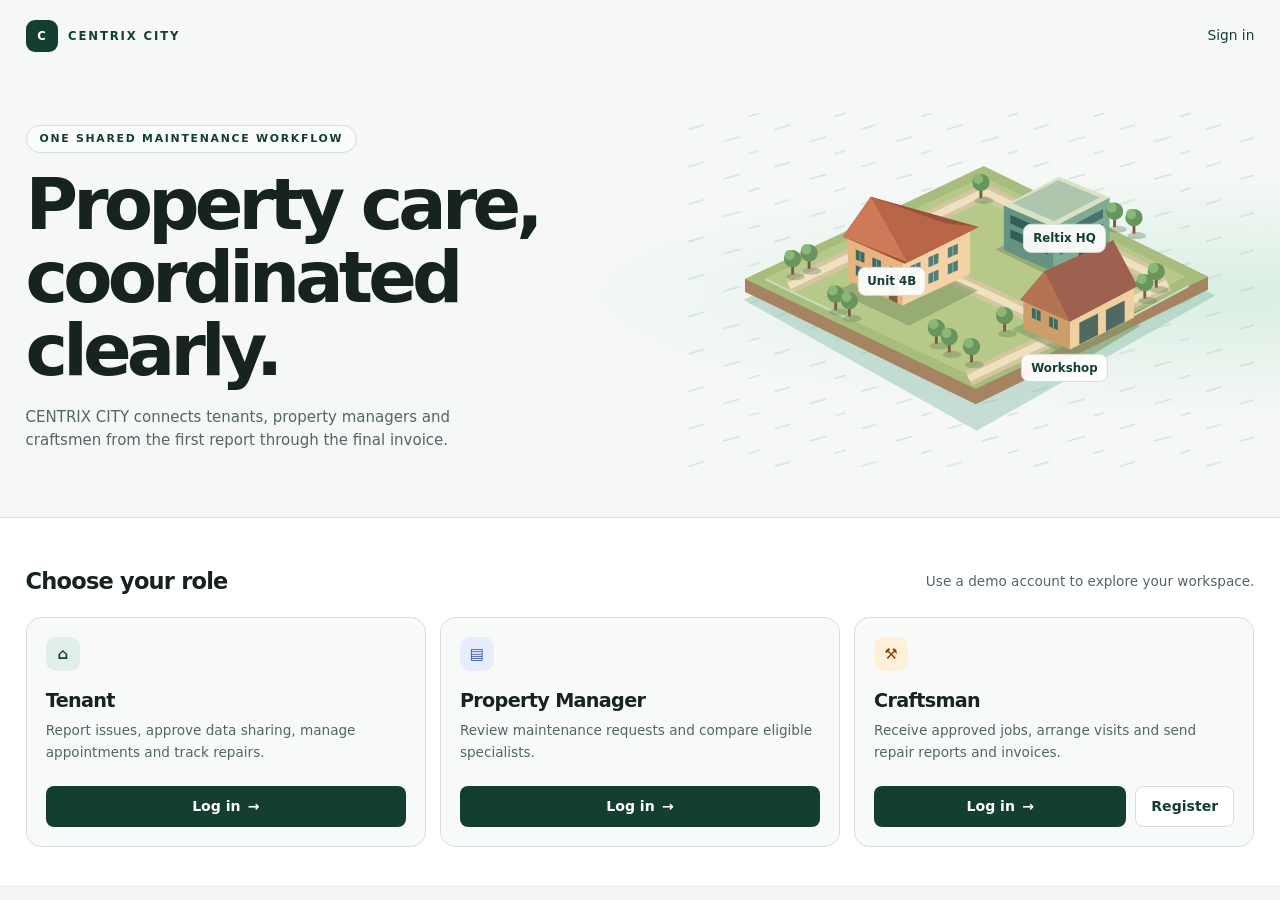
==== index.html @ 5fde7923 "Add CENTRIX CITY demo" ====
﻿<!doctype html>
<html lang="en"><head><meta charset="utf-8"><meta name="viewport" content="width=device-width,initial-scale=1"><title>Centrix City</title><link rel="stylesheet" href="/style.css"></head>
<body class="landing">
<header class="site-header"><a class="brand" href="/"><b aria-hidden="true">C</b>CENTRIX CITY</a><a href="#sign-in">Sign in</a></header>
<main>
<section class="hero">
  <div class="intro"><p class="eyebrow">ONE SHARED MAINTENANCE WORKFLOW</p><h1>Property care,<br> coordinated clearly.</h1><p>CENTRIX CITY connects tenants, property managers and craftsmen from the first report through the final invoice.</p></div>
  <div class="map"><img src="/island.svg" alt="Centrix City’s apartment building, management office and workshop"><a class="pin home" href="/demo/login?role=tenant">Unit 4B</a><a class="pin hq" href="/demo/login?role=pm">Reltix HQ</a><a class="pin shop" href="/demo/login?role=partner">Workshop</a></div>
</section>
<section class="role-section" aria-labelledby="sign-in">
  <div class="role-heading"><h2 id="sign-in">Choose your role</h2><p>Use a demo account to explore your workspace.</p></div>
  <div class="account-grid">
    <article><span class="role-icon" aria-hidden="true">⌂</span><h3>Tenant</h3><p>Report issues, approve data sharing, manage appointments and track repairs.</p><a class="primary" aria-label="Tenant log in" href="/demo/login?role=tenant">Log in <span aria-hidden="true">→</span></a></article>
    <article><span class="role-icon blue" aria-hidden="true">▤</span><h3>Property Manager</h3><p>Review maintenance requests and compare eligible specialists.</p><a class="primary" aria-label="Property Manager log in" href="/demo/login?role=pm">Log in <span aria-hidden="true">→</span></a></article>
    <article><span class="role-icon amber" aria-hidden="true">⚒</span><h3>Craftsman</h3><p>Receive approved jobs, arrange visits and send repair reports and invoices.</p><div class="role-actions"><a class="primary" aria-label="Craftsman log in" href="/demo/login?role=partner">Log in <span aria-hidden="true">→</span></a><a class="quiet" href="/demo/login?role=partner&amp;register=1#register">Register</a></div></article>
  </div>
</section>
</main></body></html>
---- style.css ----
﻿*{box-sizing:border-box}
:root{color-scheme:light;--ink:#17231e;--green:#153e32;--muted:#536660;--page:#f3f5f2;--line:#d7ded9;--mint:#e2eee8;--white:#fff;--amber:#fff0dc;font-family:Inter,"Segoe UI",system-ui,sans-serif;color:var(--ink)}
body{margin:0;background:var(--page);font-size:15px;line-height:1.55}
a{color:var(--green)}button,input,textarea{font:inherit}button,summary{cursor:pointer}
:focus-visible{outline:3px solid #378065;outline-offset:3px}
h1,h2,h3,p{margin:0}h1,h2,h3{font-weight:630;line-height:1.15;letter-spacing:-.035em}
p+p{margin-top:.6rem}
.consent+.metrics{margin-top:1rem}
.brand{display:inline-flex;align-items:center;gap:.65rem;text-decoration:none;font-size:.73rem;letter-spacing:.16em;font-weight:800;white-space:nowrap;color:var(--green)}
.brand b{display:grid;place-items:center;background:var(--green);color:white;border-radius:9px;width:32px;height:32px;letter-spacing:0}
.site-header{display:flex;justify-content:space-between;align-items:center;padding:1.25rem max(2vw,20px);background:#f6f8f5}.site-header>a:last-child{font-size:.86rem;text-decoration:none}
.hero{display:grid;grid-template-columns:1.1fr 1fr;align-items:center;gap:1.25rem;min-height:390px;padding:2.3rem max(2vw,20px) 3rem;background:radial-gradient(ellipse at 96% 50%,#daeee4,transparent 39%),#f6f8f5;border-bottom:1px solid var(--line)}
.hero h1{font-size:clamp(2.6rem,5.6vw,6rem);line-height:1.02;margin:.9rem 0 1.2rem;letter-spacing:-.067em}.intro>p:last-child{max-width:31rem;color:var(--muted)}
.eyebrow{font-size:.68rem;letter-spacing:.16em;font-weight:700;color:var(--muted)}.hero .eyebrow{display:inline-block;border:1px solid var(--line);padding:.3rem .8rem;border-radius:30px;background:#ffffff70;color:var(--green)}
.map{position:relative;max-width:620px;justify-self:center;width:100%}.map img{width:100%;display:block}
.pin{position:absolute;transform:translate(-50%,-50%);font-size:.74rem;font-weight:650;text-decoration:none;background:#fffffff0;border:1px solid var(--line);border-radius:8px;padding:.25rem .55rem;white-space:nowrap}.pin.home{left:37%;top:48%}.pin.hq{left:67%;top:36%}.pin.shop{left:67%;top:72%}
.role-section{background:white;padding:3.2rem max(2vw,20px) 2.4rem}.role-heading{display:flex;justify-content:space-between;align-items:center;gap:1rem;margin-bottom:1.4rem}.role-heading p,.account-grid p,.muted{color:var(--muted)}.role-heading p{font-size:.85rem}
.account-grid,.providers,.metrics{display:grid;gap:.85rem;grid-template-columns:repeat(3,minmax(0,1fr))}
.account-grid article,.providers article,.metric,.outcome,.content,.account-box{border:1px solid var(--line);background:var(--white);border-radius:15px;padding:1.2rem}
.account-grid article{display:flex;flex-direction:column;align-items:flex-start;min-height:220px;background:#f8faf8}.account-grid h3{margin:1.2rem 0 .5rem;font-size:1.2rem}.account-grid p{font-size:.85rem;margin-bottom:1.45rem}.account-grid article>.primary,.role-actions{margin-top:auto;width:100%}.role-actions{display:flex;gap:.55rem}.role-actions .primary{flex:1}
.role-icon{display:inline-grid;place-items:center;width:34px;height:34px;border-radius:10px;background:var(--mint);color:var(--green);font-weight:700}.role-icon.blue{background:#e7edff;color:#3158ad}.role-icon.amber{background:var(--amber);color:#874400}
.primary,.quiet{display:inline-flex;justify-content:center;align-items:center;gap:.45rem;border:1px solid transparent;border-radius:8px;padding:.65rem .94rem;font-weight:650;font-size:.88rem;text-decoration:none;line-height:1.3}
.primary{background:var(--green);color:white}.primary:hover{background:#205543}.quiet{border-color:var(--line);background:#fff;color:var(--green)}.quiet:hover{background:var(--mint)}
.signin{display:grid;grid-template-columns:64% 36%;min-height:100dvh;background:#f6f8f5}.signin-main{display:flex;flex-direction:column;justify-content:center;position:relative;padding:5.8rem clamp(1.25rem,3.6vw,4rem) 3rem}.signin-main>.brand{position:absolute;top:1.35rem;left:clamp(1.25rem,3.6vw,4rem)}.signin-form{max-width:390px;width:100%}.back{display:inline-block;margin-bottom:1.5rem;font-size:.86rem;text-decoration:none}.signin-form h1{font-size:2rem;margin:.5rem 0}.signin-form form{margin:1.45rem 0}.signin-form form .primary{width:100%}.signin-status:empty{display:none}.signin-status{background:var(--mint);padding:.55rem;border-radius:7px;margin-top:1rem}.signin-aside{display:flex;align-items:flex-end;padding:clamp(1.5rem,3vw,4rem);background:var(--green);color:white}.signin-aside h2{margin:1rem 0 .65rem;font-size:clamp(1.5rem,2.5vw,2.4rem)}.signin-aside p{color:#ccdfd5}.signin-aside .role-icon{background:#ffffff20;color:white}#register:target{outline:2px solid #378065;outline-offset:5px}
.workspace{display:grid;grid-template-columns:185px minmax(0,1fr);grid-template-rows:auto 1fr;min-height:100dvh}.sidebar{grid-column:1;grid-row:1/3;display:flex;flex-direction:column;gap:2rem;position:sticky;top:0;height:100dvh;padding:1rem;background:#f9faf8;border-right:1px solid var(--line)}.sidebar nav a{display:block;padding:.55rem .65rem;text-decoration:none;font-size:.86rem;border-radius:8px;margin:.35rem 0}.sidebar nav a:hover,.sidebar nav a[aria-current]{background:var(--mint)}.account-box{margin-top:auto;padding:.7rem;font-size:.83rem}.account-box small{display:block;color:var(--muted)}.account-box form{margin-top:.65rem}.workspace-bar{grid-column:2;display:flex;align-items:center;justify-content:space-between;gap:.6rem;min-height:61px;padding:.6rem 1.3rem;border-bottom:1px solid var(--line);color:var(--muted);font-size:.87rem}.dashboard{grid-column:2;width:min(100%,1040px);justify-self:center;padding:2.1rem 1.4rem 3rem}.dashboard-title h1{font-size:clamp(1.8rem,4vw,2.55rem);margin:.2rem 0 .5rem}
.context{color:var(--muted);font-size:.88rem;margin:.55rem 0 1.2rem}.status{display:flex;align-items:center;justify-content:space-between;gap:.6rem;margin:1rem 0 .75rem}.status strong,.pill{font-size:.75rem;border-radius:20px;padding:.28rem .7rem;background:var(--mint);color:var(--green)}.metric span{display:block;color:var(--muted);font-size:.8rem}.metric strong{display:block;margin-top:.45rem;font-size:1.25rem}
.content{margin-top:1rem}.content h2{font-size:1.45rem;margin-bottom:.55rem}.content h3{margin:1rem 0 .5rem}.content p{margin:.65rem 0}.outcome{margin-top:.85rem;background:#f8faf8}.content.consent{background:var(--green);border-color:var(--green);color:white}.consent p{color:#d3e5db}.consent .primary{background:white;color:var(--green)}.consent [data-action=decline]{background:transparent;color:white;border-color:#88ac9c}.actions{display:flex;gap:.65rem;flex-wrap:wrap}
label{display:block;font-size:.9rem;font-weight:550}textarea,input{display:block;width:min(100%,42rem);margin:.4rem 0 1rem;padding:.68rem .75rem;border:1px solid #bac9c0;border-radius:8px;background:white;color:var(--ink)}textarea{min-height:6rem}details{margin-top:.85rem}summary{font-weight:650;color:var(--green)}#property-case>summary{padding:.85rem;border:1px solid var(--line);border-radius:9px;background:var(--mint)}pre{white-space:pre-wrap;overflow-wrap:anywhere;background:var(--page);padding:.85rem;border-radius:8px}blockquote{margin-left:0;padding-left:.8rem;border-left:3px solid #8eaf9c}#error{margin:.8rem 0;color:#9a3126}
@media(max-width:760px){.hero{grid-template-columns:1fr;min-height:auto;padding-top:2rem}.map{max-width:480px}.role-section{padding-top:2rem}.account-grid,.providers{grid-template-columns:1fr}.account-grid article{min-height:0}.role-heading{align-items:flex-start;flex-direction:column;gap:.35rem}.signin{grid-template-columns:1fr}.signin-aside{display:none}.workspace{grid-template-columns:minmax(0,1fr);grid-template-rows:auto auto 1fr}.sidebar{grid-column:1;grid-row:1;position:static;height:auto;flex-direction:row;align-items:center;justify-content:space-between;gap:.5rem;border-right:0;border-bottom:1px solid var(--line)}.sidebar nav,.account-box strong,.account-box small{display:none}.account-box,.account-box form{margin:0;padding:0;border:0;background:none}.workspace-bar,.dashboard{grid-column:1}.dashboard{padding:1.4rem 1rem}.metrics{grid-template-columns:repeat(2,minmax(0,1fr))}.metric{padding:.65rem}.status{flex-wrap:wrap}}
[hidden]{display:none!important}.notification-panel{border:1px solid var(--line);border-radius:12px;background:#fff;margin:1rem 0;padding:.8rem 1rem}.notification-panel h2{font-size:1rem}.notification-panel p,.notification-panel ul{margin:.4rem 0;font-size:.9rem}.notification-panel ul{padding-left:1.2rem}.property>summary{padding:.8rem;border:1px solid var(--line);border-radius:9px;background:var(--mint)}#active-tasks,#registrations{scroll-margin-top:1rem;margin-top:1.3rem}
.notification-menu{position:relative}.notification-menu button.unread::after{content:"";width:8px;height:8px;border-radius:50%;background:#cf4c38}.notification-menu .notification-panel{position:absolute;z-index:8;right:0;top:100%;width:min(300px,77vw);margin:.45rem 0;box-shadow:0 12px 30px #163b3326;color:var(--ink)}.tenant-search{display:block}.tenant-search .sidebar{display:none}.tenant-search .dashboard{margin:auto;max-width:760px}.tenant-nav{display:flex;gap:1.1rem;font-size:.9rem}.tenant-search .tenant-nav{justify-content:flex-end}.search-card{margin:clamp(2rem,12vh,8rem) auto 2rem;text-align:center;max-width:620px}.search-card h2{font-size:clamp(2rem,5vw,3rem);margin:.8rem 0}.search-card form{margin-top:1.4rem}.search-card textarea{border-radius:24px;box-shadow:0 8px 24px #153e3214;min-height:96px;text-align:left}.search-card label{text-align:left}.repair-timeline{display:flex;flex-wrap:wrap;gap:.55rem;padding:0;list-style:none}.repair-timeline li{padding:.4rem .7rem;border:1px solid var(--line);border-radius:99px;font-size:.78rem}.repair-timeline .done{background:var(--mint)}.repair-timeline [aria-current]{background:var(--green);color:white;border-color:var(--green)}@media(max-width:760px){.workspace .sidebar:has(#active-link:not([hidden])) nav{display:block}.workspace .sidebar nav .eyebrow{display:none}}
.search-logout{display:none}.tenant-search .search-logout{display:block}
.tenant-search{min-height:100dvh;background:radial-gradient(ellipse at 83% 40%,#c3e4d6 0,transparent 49%),radial-gradient(ellipse at 6% 93%,#e9d9be 0,transparent 45%),#f3f8f3}.tenant-search .workspace-bar{background:#ffffff90}.tenant-search .dashboard{max-width:920px}.tenant-nav{width:fit-content;margin:.7rem 0 1.5rem;padding:.28rem;gap:.3rem;border:1px solid #c1d5c9;border-radius:999px;background:#ffffffbe}.tenant-search .tenant-nav{margin-left:auto;margin-right:auto}.tenant-nav a{padding:.5rem 1rem;border-radius:999px;text-decoration:none;font-weight:650}.tenant-nav a[aria-current]{background:var(--green);color:white}.search-card{margin-top:clamp(2rem,8vh,6rem);max-width:650px;background:#ffffffb8;border:1px solid #fff;border-radius:28px;padding:clamp(1.3rem,4vw,3rem);box-shadow:0 18px 65px #153e3212}.search-card textarea{width:100%;background:white}.search-card .primary{border-radius:99px;padding:.75rem 1.5rem}.portfolio-content{background:transparent;border:none;padding:0;margin-top:2rem}.portfolio-heading{display:flex;justify-content:space-between;align-items:center;gap:1rem;margin-bottom:1rem}.portfolio-heading input{width:min(42%,230px);margin:0}.portfolio-card{position:relative;display:block;background:white;border:1px solid var(--line);border-radius:17px;padding:1.25rem;text-decoration:none}.portfolio-card:hover{border-color:#709b88}.portfolio-card h3{margin:.85rem 0 .2rem}.portfolio-card small,.case-list small{display:block;color:var(--muted)}.card-arrow{position:absolute;right:1.15rem;top:1.15rem}.property-counts{display:flex;gap:1.5rem;margin-top:1rem;padding-top:.85rem;border-top:1px solid var(--line);font-size:.8rem;color:var(--muted)}.property-counts b{color:var(--ink);display:block;font-size:1.15rem}.attention{display:inline-block;background:var(--amber);color:#804100;border-radius:99px;padding:.2rem .65rem;font-size:.75rem;font-weight:700;margin-top:.8rem}.case-list{background:white;border:1px solid var(--line);border-radius:14px;overflow:hidden;margin:.55rem 0 1rem}.case-list a{display:flex;align-items:center;justify-content:space-between;gap:.7rem;padding:.9rem 1rem;text-decoration:none}.case-list a+a{border-top:1px solid var(--line)}.case-list a:hover{background:#eaf3ed}.case-list a span:first-child{flex:1;min-width:0;overflow-wrap:anywhere}.case-list .pill{max-width:42%}
textarea{resize:vertical;max-width:100%;min-height:8rem}.search-card textarea{min-height:8rem}
.rating-card{margin:1.4rem 0 .4rem;padding:1.2rem 1.35rem;border:1px solid #cdded3;border-radius:16px;background:#f5faf6}.rating-card h3{margin:0}.rating-card fieldset{border:0;padding:0;margin:.65rem 0 1rem}.star-row{display:flex;gap:.35rem;width:fit-content}.star-choice{position:relative;cursor:pointer;font-size:1.8rem;line-height:1;padding:.35rem;color:#718a7b}.star-choice input{position:absolute;inset:0;width:100%;height:100%;margin:0;opacity:0;cursor:pointer}.star-choice:has(input:focus-visible){outline:2px solid #378065;border-radius:6px}.star-choice:has(input:checked),.star-choice:has(~.star-choice input:checked),.star-choice:hover,.star-choice:has(~.star-choice:hover),.rating-saved{color:#94601a}.rating-saved{font-size:1.6rem;letter-spacing:.08em}.sr-only{position:absolute;width:1px;height:1px;overflow:hidden;clip-path:inset(50%)}.appointment-card{display:flex;align-items:center;gap:1rem;margin-top:.8rem;padding:1rem;border:1px solid var(--line);border-radius:13px;text-decoration:none;background:#f8fbf8;color:var(--ink)}.appointment-card:hover{border-color:#709b88}.appointment-card>span:nth-child(2){flex:1}.appointment-card small{display:block;color:var(--muted)}.appointment-time{font-weight:650;white-space:nowrap}@media(max-width:600px){.appointment-card{flex-wrap:wrap}.appointment-time{white-space:normal}}
.request-back{display:inline-flex;align-items:center;gap:.5rem;margin-bottom:1rem;padding:.45rem .8rem;border:1px solid #cadad0;border-radius:9px;background:#f2f8f4;color:var(--green);font-size:.85rem;font-weight:650;text-decoration:none}.request-back:hover{background:var(--mint);border-color:#8cad9a}
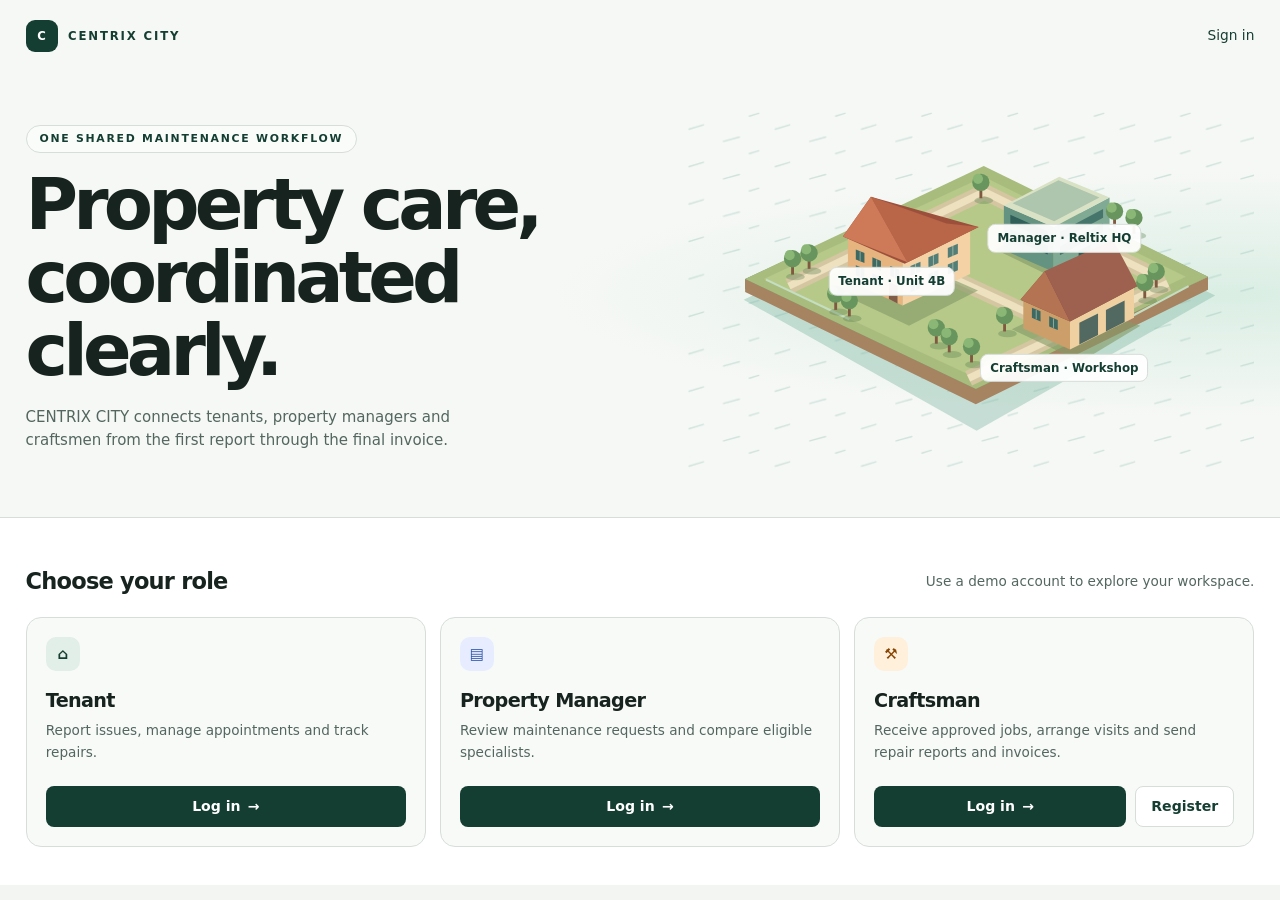
==== commit fd1a159f: "Improve voice reporting and repair notifications" ====
--- a/index.html
+++ b/index.html
@@ -5,12 +5,12 @@
 <main>
 <section class="hero">
   <div class="intro"><p class="eyebrow">ONE SHARED MAINTENANCE WORKFLOW</p><h1>Property care,<br> coordinated clearly.</h1><p>CENTRIX CITY connects tenants, property managers and craftsmen from the first report through the final invoice.</p></div>
-  <div class="map"><img src="/island.svg" alt="Centrix City’s apartment building, management office and workshop"><a class="pin home" href="/demo/login?role=tenant">Unit 4B</a><a class="pin hq" href="/demo/login?role=pm">Reltix HQ</a><a class="pin shop" href="/demo/login?role=partner">Workshop</a></div>
+  <div class="map"><img src="/island.svg" alt="Centrix City’s apartment building, management office and workshop"><a class="pin home" href="/demo/login?role=tenant">Tenant · Unit 4B</a><a class="pin hq" href="/demo/login?role=pm">Manager · Reltix HQ</a><a class="pin shop" href="/demo/login?role=partner">Craftsman · Workshop</a></div>
 </section>
 <section class="role-section" aria-labelledby="sign-in">
   <div class="role-heading"><h2 id="sign-in">Choose your role</h2><p>Use a demo account to explore your workspace.</p></div>
   <div class="account-grid">
-    <article><span class="role-icon" aria-hidden="true">⌂</span><h3>Tenant</h3><p>Report issues, approve data sharing, manage appointments and track repairs.</p><a class="primary" aria-label="Tenant log in" href="/demo/login?role=tenant">Log in <span aria-hidden="true">→</span></a></article>
+    <article><span class="role-icon" aria-hidden="true">⌂</span><h3>Tenant</h3><p>Report issues, manage appointments and track repairs.</p><a class="primary" aria-label="Tenant log in" href="/demo/login?role=tenant">Log in <span aria-hidden="true">→</span></a></article>
     <article><span class="role-icon blue" aria-hidden="true">▤</span><h3>Property Manager</h3><p>Review maintenance requests and compare eligible specialists.</p><a class="primary" aria-label="Property Manager log in" href="/demo/login?role=pm">Log in <span aria-hidden="true">→</span></a></article>
     <article><span class="role-icon amber" aria-hidden="true">⚒</span><h3>Craftsman</h3><p>Receive approved jobs, arrange visits and send repair reports and invoices.</p><div class="role-actions"><a class="primary" aria-label="Craftsman log in" href="/demo/login?role=partner">Log in <span aria-hidden="true">→</span></a><a class="quiet" href="/demo/login?role=partner&amp;register=1#register">Register</a></div></article>
   </div>
--- a/style.css
+++ b/style.css
@@ -27,10 +27,65 @@
 .content{margin-top:1rem}.content h2{font-size:1.45rem;margin-bottom:.55rem}.content h3{margin:1rem 0 .5rem}.content p{margin:.65rem 0}.outcome{margin-top:.85rem;background:#f8faf8}.content.consent{background:var(--green);border-color:var(--green);color:white}.consent p{color:#d3e5db}.consent .primary{background:white;color:var(--green)}.consent [data-action=decline]{background:transparent;color:white;border-color:#88ac9c}.actions{display:flex;gap:.65rem;flex-wrap:wrap}
 label{display:block;font-size:.9rem;font-weight:550}textarea,input{display:block;width:min(100%,42rem);margin:.4rem 0 1rem;padding:.68rem .75rem;border:1px solid #bac9c0;border-radius:8px;background:white;color:var(--ink)}textarea{min-height:6rem}details{margin-top:.85rem}summary{font-weight:650;color:var(--green)}#property-case>summary{padding:.85rem;border:1px solid var(--line);border-radius:9px;background:var(--mint)}pre{white-space:pre-wrap;overflow-wrap:anywhere;background:var(--page);padding:.85rem;border-radius:8px}blockquote{margin-left:0;padding-left:.8rem;border-left:3px solid #8eaf9c}#error{margin:.8rem 0;color:#9a3126}
 @media(max-width:760px){.hero{grid-template-columns:1fr;min-height:auto;padding-top:2rem}.map{max-width:480px}.role-section{padding-top:2rem}.account-grid,.providers{grid-template-columns:1fr}.account-grid article{min-height:0}.role-heading{align-items:flex-start;flex-direction:column;gap:.35rem}.signin{grid-template-columns:1fr}.signin-aside{display:none}.workspace{grid-template-columns:minmax(0,1fr);grid-template-rows:auto auto 1fr}.sidebar{grid-column:1;grid-row:1;position:static;height:auto;flex-direction:row;align-items:center;justify-content:space-between;gap:.5rem;border-right:0;border-bottom:1px solid var(--line)}.sidebar nav,.account-box strong,.account-box small{display:none}.account-box,.account-box form{margin:0;padding:0;border:0;background:none}.workspace-bar,.dashboard{grid-column:1}.dashboard{padding:1.4rem 1rem}.metrics{grid-template-columns:repeat(2,minmax(0,1fr))}.metric{padding:.65rem}.status{flex-wrap:wrap}}
-[hidden]{display:none!important}.notification-panel{border:1px solid var(--line);border-radius:12px;background:#fff;margin:1rem 0;padding:.8rem 1rem}.notification-panel h2{font-size:1rem}.notification-panel p,.notification-panel ul{margin:.4rem 0;font-size:.9rem}.notification-panel ul{padding-left:1.2rem}.property>summary{padding:.8rem;border:1px solid var(--line);border-radius:9px;background:var(--mint)}#active-tasks,#registrations{scroll-margin-top:1rem;margin-top:1.3rem}
-.notification-menu{position:relative}.notification-menu button.unread::after{content:"";width:8px;height:8px;border-radius:50%;background:#cf4c38}.notification-menu .notification-panel{position:absolute;z-index:8;right:0;top:100%;width:min(300px,77vw);margin:.45rem 0;box-shadow:0 12px 30px #163b3326;color:var(--ink)}.tenant-search{display:block}.tenant-search .sidebar{display:none}.tenant-search .dashboard{margin:auto;max-width:760px}.tenant-nav{display:flex;gap:1.1rem;font-size:.9rem}.tenant-search .tenant-nav{justify-content:flex-end}.search-card{margin:clamp(2rem,12vh,8rem) auto 2rem;text-align:center;max-width:620px}.search-card h2{font-size:clamp(2rem,5vw,3rem);margin:.8rem 0}.search-card form{margin-top:1.4rem}.search-card textarea{border-radius:24px;box-shadow:0 8px 24px #153e3214;min-height:96px;text-align:left}.search-card label{text-align:left}.repair-timeline{display:flex;flex-wrap:wrap;gap:.55rem;padding:0;list-style:none}.repair-timeline li{padding:.4rem .7rem;border:1px solid var(--line);border-radius:99px;font-size:.78rem}.repair-timeline .done{background:var(--mint)}.repair-timeline [aria-current]{background:var(--green);color:white;border-color:var(--green)}@media(max-width:760px){.workspace .sidebar:has(#active-link:not([hidden])) nav{display:block}.workspace .sidebar nav .eyebrow{display:none}}
+[hidden]{display:none!important}.property>summary{padding:.8rem;border:1px solid var(--line);border-radius:9px;background:var(--mint)}#active-tasks,#registrations{scroll-margin-top:1rem;margin-top:1.3rem}
+.tenant-search{display:block}.tenant-search .sidebar{display:none}.tenant-search .dashboard{margin:auto;max-width:760px}.tenant-nav{display:flex;gap:1.1rem;font-size:.9rem}.tenant-search .tenant-nav{justify-content:flex-end}.search-card{margin:clamp(2rem,12vh,8rem) auto 2rem;text-align:center;max-width:620px}.search-card h2{font-size:clamp(2rem,5vw,3rem);margin:.8rem 0}.search-card form{margin-top:1.4rem}.search-card textarea{border-radius:24px;box-shadow:0 8px 24px #153e3214;min-height:96px;text-align:left}.search-card label{text-align:left}.repair-timeline{display:flex;flex-wrap:wrap;gap:.55rem;padding:0;list-style:none}.repair-timeline li{padding:.4rem .7rem;border:1px solid var(--line);border-radius:99px;font-size:.78rem}.repair-timeline .done{background:var(--mint)}.repair-timeline [aria-current]{background:var(--green);color:white;border-color:var(--green)}@media(max-width:760px){.workspace .sidebar:has(#active-link:not([hidden])) nav{display:block}.workspace .sidebar nav .eyebrow{display:none}}
 .search-logout{display:none}.tenant-search .search-logout{display:block}
 .tenant-search{min-height:100dvh;background:radial-gradient(ellipse at 83% 40%,#c3e4d6 0,transparent 49%),radial-gradient(ellipse at 6% 93%,#e9d9be 0,transparent 45%),#f3f8f3}.tenant-search .workspace-bar{background:#ffffff90}.tenant-search .dashboard{max-width:920px}.tenant-nav{width:fit-content;margin:.7rem 0 1.5rem;padding:.28rem;gap:.3rem;border:1px solid #c1d5c9;border-radius:999px;background:#ffffffbe}.tenant-search .tenant-nav{margin-left:auto;margin-right:auto}.tenant-nav a{padding:.5rem 1rem;border-radius:999px;text-decoration:none;font-weight:650}.tenant-nav a[aria-current]{background:var(--green);color:white}.search-card{margin-top:clamp(2rem,8vh,6rem);max-width:650px;background:#ffffffb8;border:1px solid #fff;border-radius:28px;padding:clamp(1.3rem,4vw,3rem);box-shadow:0 18px 65px #153e3212}.search-card textarea{width:100%;background:white}.search-card .primary{border-radius:99px;padding:.75rem 1.5rem}.portfolio-content{background:transparent;border:none;padding:0;margin-top:2rem}.portfolio-heading{display:flex;justify-content:space-between;align-items:center;gap:1rem;margin-bottom:1rem}.portfolio-heading input{width:min(42%,230px);margin:0}.portfolio-card{position:relative;display:block;background:white;border:1px solid var(--line);border-radius:17px;padding:1.25rem;text-decoration:none}.portfolio-card:hover{border-color:#709b88}.portfolio-card h3{margin:.85rem 0 .2rem}.portfolio-card small,.case-list small{display:block;color:var(--muted)}.card-arrow{position:absolute;right:1.15rem;top:1.15rem}.property-counts{display:flex;gap:1.5rem;margin-top:1rem;padding-top:.85rem;border-top:1px solid var(--line);font-size:.8rem;color:var(--muted)}.property-counts b{color:var(--ink);display:block;font-size:1.15rem}.attention{display:inline-block;background:var(--amber);color:#804100;border-radius:99px;padding:.2rem .65rem;font-size:.75rem;font-weight:700;margin-top:.8rem}.case-list{background:white;border:1px solid var(--line);border-radius:14px;overflow:hidden;margin:.55rem 0 1rem}.case-list a{display:flex;align-items:center;justify-content:space-between;gap:.7rem;padding:.9rem 1rem;text-decoration:none}.case-list a+a{border-top:1px solid var(--line)}.case-list a:hover{background:#eaf3ed}.case-list a span:first-child{flex:1;min-width:0;overflow-wrap:anywhere}.case-list .pill{max-width:42%}
 textarea{resize:vertical;max-width:100%;min-height:8rem}.search-card textarea{min-height:8rem}
 .rating-card{margin:1.4rem 0 .4rem;padding:1.2rem 1.35rem;border:1px solid #cdded3;border-radius:16px;background:#f5faf6}.rating-card h3{margin:0}.rating-card fieldset{border:0;padding:0;margin:.65rem 0 1rem}.star-row{display:flex;gap:.35rem;width:fit-content}.star-choice{position:relative;cursor:pointer;font-size:1.8rem;line-height:1;padding:.35rem;color:#718a7b}.star-choice input{position:absolute;inset:0;width:100%;height:100%;margin:0;opacity:0;cursor:pointer}.star-choice:has(input:focus-visible){outline:2px solid #378065;border-radius:6px}.star-choice:has(input:checked),.star-choice:has(~.star-choice input:checked),.star-choice:hover,.star-choice:has(~.star-choice:hover),.rating-saved{color:#94601a}.rating-saved{font-size:1.6rem;letter-spacing:.08em}.sr-only{position:absolute;width:1px;height:1px;overflow:hidden;clip-path:inset(50%)}.appointment-card{display:flex;align-items:center;gap:1rem;margin-top:.8rem;padding:1rem;border:1px solid var(--line);border-radius:13px;text-decoration:none;background:#f8fbf8;color:var(--ink)}.appointment-card:hover{border-color:#709b88}.appointment-card>span:nth-child(2){flex:1}.appointment-card small{display:block;color:var(--muted)}.appointment-time{font-weight:650;white-space:nowrap}@media(max-width:600px){.appointment-card{flex-wrap:wrap}.appointment-time{white-space:normal}}
 .request-back{display:inline-flex;align-items:center;gap:.5rem;margin-bottom:1rem;padding:.45rem .8rem;border:1px solid #cadad0;border-radius:9px;background:#f2f8f4;color:var(--green);font-size:.85rem;font-weight:650;text-decoration:none}.request-back:hover{background:var(--mint);border-color:#8cad9a}
+.integration-card{margin:1.1rem 0;padding:1rem 1.2rem;border:1px solid #cbded2;border-left:4px solid #4e8069;border-radius:12px;background:#f3f8f4;text-align:left}.integration-card h3{margin:.65rem 0 .35rem}.unit-record dl{display:grid;grid-template-columns:minmax(5rem,auto) 1fr;gap:.45rem 1rem}.unit-record dt{font-weight:650}.unit-record dd{margin:0;overflow-wrap:anywhere}
+
+.mobile-menu {display:none}
+@media(max-width:760px) {
+  .workspace .sidebar {flex-wrap:wrap;padding:.5rem .8rem;gap:.4rem}
+  .sidebar:has(#active-link:not([hidden])) .mobile-menu {display:block;margin-left:auto}
+  .workspace .sidebar:has(#active-link:not([hidden])) nav {display:none}
+  .workspace .sidebar:has(#active-link:not([hidden])) .mobile-menu[aria-expanded="true"] + nav {display:flex;order:5;flex-basis:100%;flex-wrap:wrap}
+  .workspace-bar {padding:.5rem .8rem;min-height:44px;flex-wrap:wrap}
+  .pin {font-size:.7rem;padding:.25rem .4rem}
+}
+.voice-input {position:relative;margin:.4rem 0 .65rem}
+.voice-input textarea {margin:0;padding-inline-end:4.5rem}
+.voice-input .mic-button {position:absolute;inset-inline-end:1.15rem;bottom:1rem;display:grid;place-items:center;width:44px;height:44px;margin:0;padding:0;border-radius:50%;background:var(--mint);border-color:transparent}
+.voice-input .mic-button:hover {background:#cce4d8}
+.mic-button svg {display:block;width:22px;height:22px}
+.voice-input .mic-button[aria-pressed="true"] {border-color:#af472c;background:#fff0dc}
+.voice-note {margin-bottom:.85rem}
+.voice-note,.voice-status,.slot-feedback {font-size:.85rem;text-align:left}
+.voice-status:empty,.slot-feedback:empty {display:none}
+.voice-status,.slot-feedback {color:var(--green);margin:.4rem 0 .8rem}
+.voice-details {margin:1rem 0;padding:.75rem 1rem;background:var(--mint);border-radius:10px;text-align:left}
+.intake-actions {display:flex;flex-wrap:wrap;justify-content:center;align-items:center;gap:.65rem;margin-top:.75rem}
+.intake-actions button {margin:0;max-width:100%}
+
+.notification-menu {position:relative}
+#notification-link {position:relative;display:grid;place-items:center;width:44px;height:44px;padding:0;border-radius:50%}
+#notification-link svg {width:21px;height:21px}
+#notification-link[aria-expanded="true"] {background:var(--mint);border-color:#a8c7b8}
+.notification-count {position:absolute;top:-4px;right:-5px;min-width:21px;height:21px;padding:0 .25rem;border:2px solid white;border-radius:999px;background:#a73928;color:white;font-size:.67rem;font-weight:750;line-height:17px;text-align:center}
+.notification-panel {position:absolute;z-index:8;right:0;top:calc(100% + .65rem);width:min(23rem,calc(100vw - 2rem));background:white;border:1px solid var(--line);border-radius:17px;box-shadow:0 16px 40px #163b3326;color:var(--ink)}
+.notification-header {display:flex;justify-content:space-between;align-items:center;gap:.75rem;padding:.75rem 1rem;border-bottom:1px solid var(--line)}
+.notification-header h2 {font-size:1.06rem;letter-spacing:-.015em}
+.notification-close {display:grid;place-items:center;width:36px;height:36px;padding:0;background:transparent;border:0;border-radius:50%;color:var(--muted);font-size:1.3rem;line-height:1}
+.notification-close:hover {background:var(--mint);color:var(--green)}
+.notification-list {list-style:none;margin:0;padding:.35rem;max-height:min(23rem,55vh);overflow:auto;overscroll-behavior:contain}
+.notification-list li+li {border-top:1px solid var(--line)}
+.notification-row {display:grid;grid-template-columns:1.5rem minmax(0,1fr) auto;align-items:start;gap:.6rem;padding:.75rem .65rem;border-radius:10px;color:var(--ink);text-decoration:none}
+.notification-row:hover,.notification-row:focus-visible {background:#f0f7f3}
+.notification-row:focus-visible {outline-offset:-2px}
+.notification-row strong,.notification-row small {display:block;overflow-wrap:anywhere}
+.notification-row strong {font-size:.88rem;line-height:1.35}
+.notification-row small {display:-webkit-box;-webkit-box-orient:vertical;-webkit-line-clamp:2;overflow:hidden;margin-top:.22rem;color:var(--muted);font-size:.79rem;line-height:1.4}
+.notification-mark,.notification-empty>span {display:grid;place-items:center;background:var(--mint);color:var(--green);border-radius:50%}
+.notification-mark {width:1.5rem;height:1.5rem}
+.notification-mark svg {width:16px;height:16px}
+.notification-arrow {align-self:center;color:var(--muted);font-size:1.2rem}
+.notification-empty {padding:1.5rem 1rem;text-align:center}
+.notification-empty>span {width:2.4rem;height:2.4rem;margin:0 auto .65rem}
+.notification-empty p {margin-top:.25rem;color:var(--muted);font-size:.82rem}
+@media(max-width:760px) {
+  .workspace-bar {position:relative}
+  .notification-menu {position:static}
+  .notification-panel {right:.8rem;top:calc(100% + .4rem)}
+}
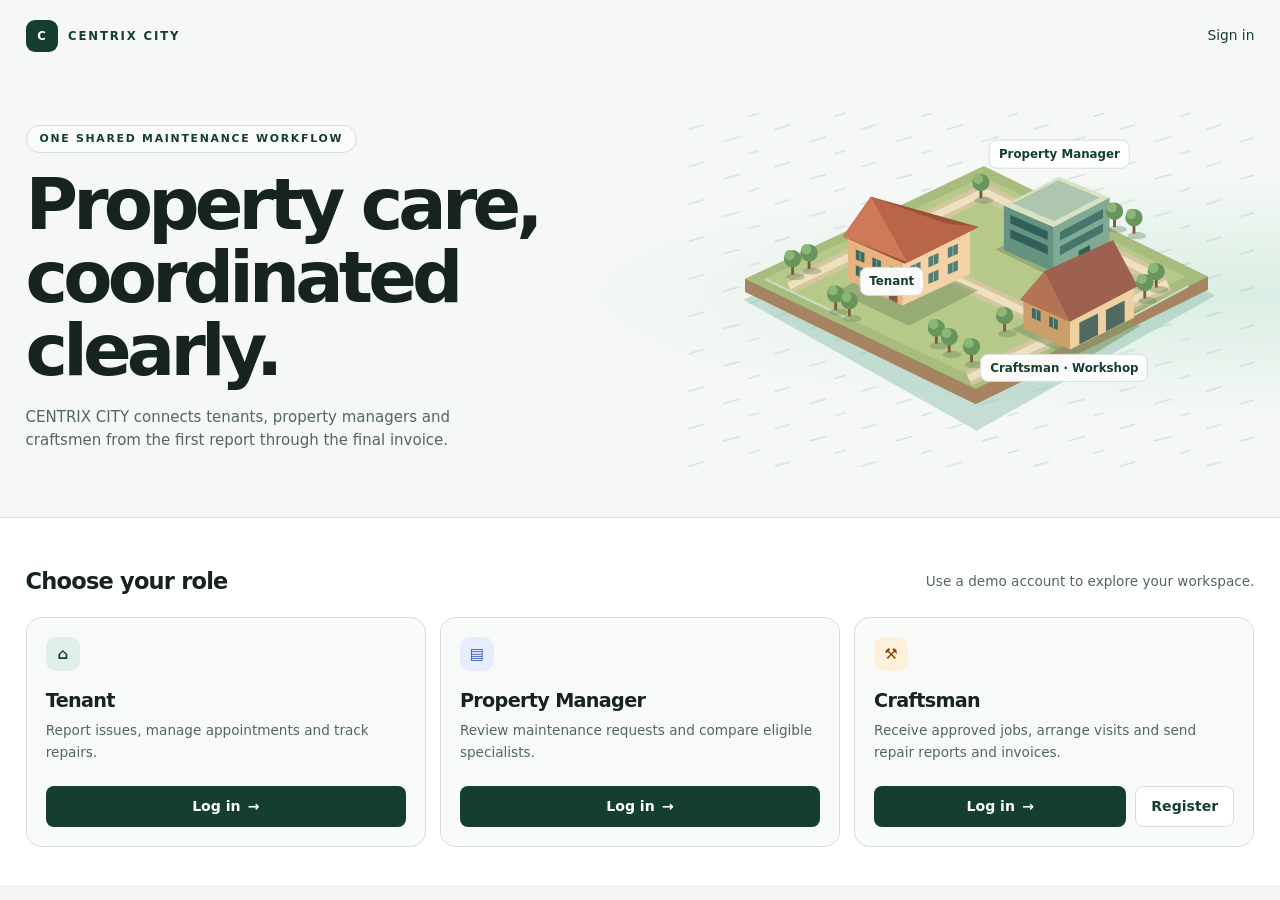
==== commit 5cfb4a38: "Update voice follow-ups and homepage labels" ====
--- a/index.html
+++ b/index.html
@@ -5,7 +5,7 @@
 <main>
 <section class="hero">
   <div class="intro"><p class="eyebrow">ONE SHARED MAINTENANCE WORKFLOW</p><h1>Property care,<br> coordinated clearly.</h1><p>CENTRIX CITY connects tenants, property managers and craftsmen from the first report through the final invoice.</p></div>
-  <div class="map"><img src="/island.svg" alt="Centrix City’s apartment building, management office and workshop"><a class="pin home" href="/demo/login?role=tenant">Tenant · Unit 4B</a><a class="pin hq" href="/demo/login?role=pm">Manager · Reltix HQ</a><a class="pin shop" href="/demo/login?role=partner">Craftsman · Workshop</a></div>
+  <div class="map"><img src="/island.svg" alt="Centrix City’s apartment building, management office and workshop"><a class="pin home" href="/demo/login?role=tenant">Tenant</a><a class="pin hq" href="/demo/login?role=pm">Property Manager</a><a class="pin shop" href="/demo/login?role=partner">Craftsman · Workshop</a></div>
 </section>
 <section class="role-section" aria-labelledby="sign-in">
   <div class="role-heading"><h2 id="sign-in">Choose your role</h2><p>Use a demo account to explore your workspace.</p></div>
--- a/style.css
+++ b/style.css
@@ -13,7 +13,8 @@
 .hero h1{font-size:clamp(2.6rem,5.6vw,6rem);line-height:1.02;margin:.9rem 0 1.2rem;letter-spacing:-.067em}.intro>p:last-child{max-width:31rem;color:var(--muted)}
 .eyebrow{font-size:.68rem;letter-spacing:.16em;font-weight:700;color:var(--muted)}.hero .eyebrow{display:inline-block;border:1px solid var(--line);padding:.3rem .8rem;border-radius:30px;background:#ffffff70;color:var(--green)}
 .map{position:relative;max-width:620px;justify-self:center;width:100%}.map img{width:100%;display:block}
-.pin{position:absolute;transform:translate(-50%,-50%);font-size:.74rem;font-weight:650;text-decoration:none;background:#fffffff0;border:1px solid var(--line);border-radius:8px;padding:.25rem .55rem;white-space:nowrap}.pin.home{left:37%;top:48%}.pin.hq{left:67%;top:36%}.pin.shop{left:67%;top:72%}
+.pin{position:absolute;transform:translate(-50%,-50%);font-size:.74rem;font-weight:650;text-decoration:none;background:#fffffff0;border:1px solid var(--line);border-radius:8px;padding:.25rem .55rem;white-space:nowrap}.pin.home{left:37%;top:48%}.pin.shop{left:67%;top:72%}
+.pin.hq{left:66.125%;top:18.8%;transform:translate(-50%,calc(-100% - .5rem))}
 .role-section{background:white;padding:3.2rem max(2vw,20px) 2.4rem}.role-heading{display:flex;justify-content:space-between;align-items:center;gap:1rem;margin-bottom:1.4rem}.role-heading p,.account-grid p,.muted{color:var(--muted)}.role-heading p{font-size:.85rem}
 .account-grid,.providers,.metrics{display:grid;gap:.85rem;grid-template-columns:repeat(3,minmax(0,1fr))}
 .account-grid article,.providers article,.metric,.outcome,.content,.account-box{border:1px solid var(--line);background:var(--white);border-radius:15px;padding:1.2rem}
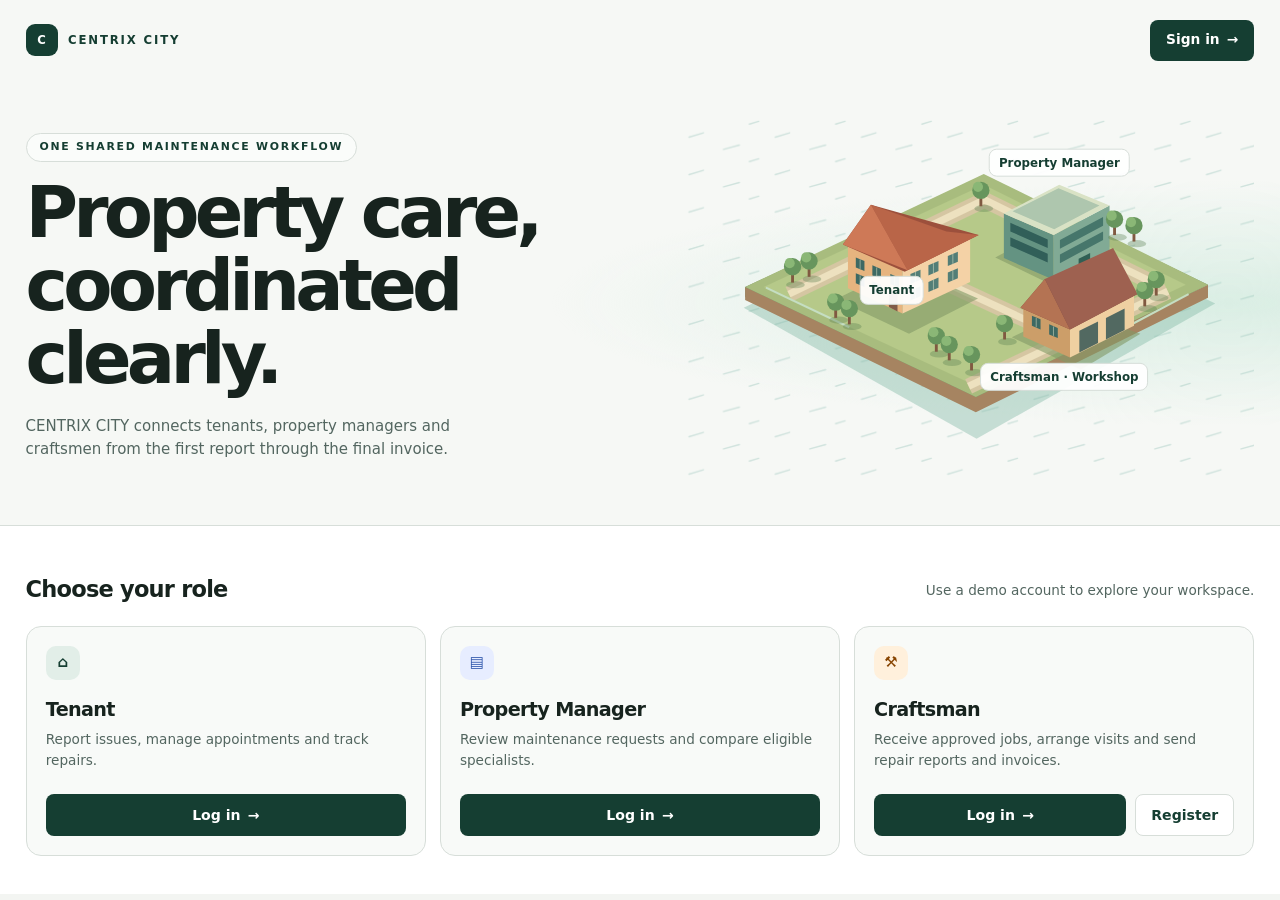
==== commit e2fff758: "Update voice follow-ups and homepage labels" ====
--- a/index.html
+++ b/index.html
@@ -1,7 +1,7 @@
 ﻿<!doctype html>
 <html lang="en"><head><meta charset="utf-8"><meta name="viewport" content="width=device-width,initial-scale=1"><title>Centrix City</title><link rel="stylesheet" href="/style.css"></head>
 <body class="landing">
-<header class="site-header"><a class="brand" href="/"><b aria-hidden="true">C</b>CENTRIX CITY</a><a href="#sign-in">Sign in</a></header>
+<header class="site-header"><a class="brand" href="/"><b aria-hidden="true">C</b>CENTRIX CITY</a><a class="primary" href="#sign-in">Sign in <span aria-hidden="true">→</span></a></header>
 <main>
 <section class="hero">
   <div class="intro"><p class="eyebrow">ONE SHARED MAINTENANCE WORKFLOW</p><h1>Property care,<br> coordinated clearly.</h1><p>CENTRIX CITY connects tenants, property managers and craftsmen from the first report through the final invoice.</p></div>
--- a/style.css
+++ b/style.css
@@ -1,4 +1,4 @@
-﻿*{box-sizing:border-box}
+*{box-sizing:border-box}
 :root{color-scheme:light;--ink:#17231e;--green:#153e32;--muted:#536660;--page:#f3f5f2;--line:#d7ded9;--mint:#e2eee8;--white:#fff;--amber:#fff0dc;font-family:Inter,"Segoe UI",system-ui,sans-serif;color:var(--ink)}
 body{margin:0;background:var(--page);font-size:15px;line-height:1.55}
 a{color:var(--green)}button,input,textarea{font:inherit}button,summary{cursor:pointer}
@@ -29,7 +29,7 @@
 label{display:block;font-size:.9rem;font-weight:550}textarea,input{display:block;width:min(100%,42rem);margin:.4rem 0 1rem;padding:.68rem .75rem;border:1px solid #bac9c0;border-radius:8px;background:white;color:var(--ink)}textarea{min-height:6rem}details{margin-top:.85rem}summary{font-weight:650;color:var(--green)}#property-case>summary{padding:.85rem;border:1px solid var(--line);border-radius:9px;background:var(--mint)}pre{white-space:pre-wrap;overflow-wrap:anywhere;background:var(--page);padding:.85rem;border-radius:8px}blockquote{margin-left:0;padding-left:.8rem;border-left:3px solid #8eaf9c}#error{margin:.8rem 0;color:#9a3126}
 @media(max-width:760px){.hero{grid-template-columns:1fr;min-height:auto;padding-top:2rem}.map{max-width:480px}.role-section{padding-top:2rem}.account-grid,.providers{grid-template-columns:1fr}.account-grid article{min-height:0}.role-heading{align-items:flex-start;flex-direction:column;gap:.35rem}.signin{grid-template-columns:1fr}.signin-aside{display:none}.workspace{grid-template-columns:minmax(0,1fr);grid-template-rows:auto auto 1fr}.sidebar{grid-column:1;grid-row:1;position:static;height:auto;flex-direction:row;align-items:center;justify-content:space-between;gap:.5rem;border-right:0;border-bottom:1px solid var(--line)}.sidebar nav,.account-box strong,.account-box small{display:none}.account-box,.account-box form{margin:0;padding:0;border:0;background:none}.workspace-bar,.dashboard{grid-column:1}.dashboard{padding:1.4rem 1rem}.metrics{grid-template-columns:repeat(2,minmax(0,1fr))}.metric{padding:.65rem}.status{flex-wrap:wrap}}
 [hidden]{display:none!important}.property>summary{padding:.8rem;border:1px solid var(--line);border-radius:9px;background:var(--mint)}#active-tasks,#registrations{scroll-margin-top:1rem;margin-top:1.3rem}
-.tenant-search{display:block}.tenant-search .sidebar{display:none}.tenant-search .dashboard{margin:auto;max-width:760px}.tenant-nav{display:flex;gap:1.1rem;font-size:.9rem}.tenant-search .tenant-nav{justify-content:flex-end}.search-card{margin:clamp(2rem,12vh,8rem) auto 2rem;text-align:center;max-width:620px}.search-card h2{font-size:clamp(2rem,5vw,3rem);margin:.8rem 0}.search-card form{margin-top:1.4rem}.search-card textarea{border-radius:24px;box-shadow:0 8px 24px #153e3214;min-height:96px;text-align:left}.search-card label{text-align:left}.repair-timeline{display:flex;flex-wrap:wrap;gap:.55rem;padding:0;list-style:none}.repair-timeline li{padding:.4rem .7rem;border:1px solid var(--line);border-radius:99px;font-size:.78rem}.repair-timeline .done{background:var(--mint)}.repair-timeline [aria-current]{background:var(--green);color:white;border-color:var(--green)}@media(max-width:760px){.workspace .sidebar:has(#active-link:not([hidden])) nav{display:block}.workspace .sidebar nav .eyebrow{display:none}}
+.tenant-search{display:block}.tenant-search .sidebar{display:none}.tenant-search .dashboard{margin:auto;max-width:760px}.tenant-nav{display:flex;gap:1.1rem;font-size:.9rem}.tenant-search .tenant-nav{justify-content:flex-end}.search-card{margin:clamp(2rem,12vh,8rem) auto 2rem;text-align:center;max-width:620px}.search-card h2{font-size:clamp(2rem,5vw,3rem);margin:.8rem 0}.search-card form{margin-top:1.4rem}.search-card textarea{border-radius:24px;box-shadow:0 8px 24px #153e3214;min-height:96px;text-align:left}.search-card label{text-align:left}.repair-timeline{display:flex;flex-wrap:wrap;gap:.55rem;padding:0;list-style:none}.repair-timeline li{padding:.4rem .7rem;border:1px solid var(--line);border-radius:99px;font-size:.78rem}.repair-timeline .done{background:var(--mint)}.repair-timeline [aria-current]{background:var(--green);color:white;border-color:var(--green)}@media(max-width:760px){.workspace .sidebar nav .eyebrow{display:none}}
 .search-logout{display:none}.tenant-search .search-logout{display:block}
 .tenant-search{min-height:100dvh;background:radial-gradient(ellipse at 83% 40%,#c3e4d6 0,transparent 49%),radial-gradient(ellipse at 6% 93%,#e9d9be 0,transparent 45%),#f3f8f3}.tenant-search .workspace-bar{background:#ffffff90}.tenant-search .dashboard{max-width:920px}.tenant-nav{width:fit-content;margin:.7rem 0 1.5rem;padding:.28rem;gap:.3rem;border:1px solid #c1d5c9;border-radius:999px;background:#ffffffbe}.tenant-search .tenant-nav{margin-left:auto;margin-right:auto}.tenant-nav a{padding:.5rem 1rem;border-radius:999px;text-decoration:none;font-weight:650}.tenant-nav a[aria-current]{background:var(--green);color:white}.search-card{margin-top:clamp(2rem,8vh,6rem);max-width:650px;background:#ffffffb8;border:1px solid #fff;border-radius:28px;padding:clamp(1.3rem,4vw,3rem);box-shadow:0 18px 65px #153e3212}.search-card textarea{width:100%;background:white}.search-card .primary{border-radius:99px;padding:.75rem 1.5rem}.portfolio-content{background:transparent;border:none;padding:0;margin-top:2rem}.portfolio-heading{display:flex;justify-content:space-between;align-items:center;gap:1rem;margin-bottom:1rem}.portfolio-heading input{width:min(42%,230px);margin:0}.portfolio-card{position:relative;display:block;background:white;border:1px solid var(--line);border-radius:17px;padding:1.25rem;text-decoration:none}.portfolio-card:hover{border-color:#709b88}.portfolio-card h3{margin:.85rem 0 .2rem}.portfolio-card small,.case-list small{display:block;color:var(--muted)}.card-arrow{position:absolute;right:1.15rem;top:1.15rem}.property-counts{display:flex;gap:1.5rem;margin-top:1rem;padding-top:.85rem;border-top:1px solid var(--line);font-size:.8rem;color:var(--muted)}.property-counts b{color:var(--ink);display:block;font-size:1.15rem}.attention{display:inline-block;background:var(--amber);color:#804100;border-radius:99px;padding:.2rem .65rem;font-size:.75rem;font-weight:700;margin-top:.8rem}.case-list{background:white;border:1px solid var(--line);border-radius:14px;overflow:hidden;margin:.55rem 0 1rem}.case-list a{display:flex;align-items:center;justify-content:space-between;gap:.7rem;padding:.9rem 1rem;text-decoration:none}.case-list a+a{border-top:1px solid var(--line)}.case-list a:hover{background:#eaf3ed}.case-list a span:first-child{flex:1;min-width:0;overflow-wrap:anywhere}.case-list .pill{max-width:42%}
 textarea{resize:vertical;max-width:100%;min-height:8rem}.search-card textarea{min-height:8rem}
@@ -40,9 +40,9 @@
 .mobile-menu {display:none}
 @media(max-width:760px) {
   .workspace .sidebar {flex-wrap:wrap;padding:.5rem .8rem;gap:.4rem}
-  .sidebar:has(#active-link:not([hidden])) .mobile-menu {display:block;margin-left:auto}
-  .workspace .sidebar:has(#active-link:not([hidden])) nav {display:none}
-  .workspace .sidebar:has(#active-link:not([hidden])) .mobile-menu[aria-expanded="true"] + nav {display:flex;order:5;flex-basis:100%;flex-wrap:wrap}
+  .sidebar .mobile-menu:not([hidden]) {display:block;margin-left:auto}
+
+  .workspace .sidebar .mobile-menu:not([hidden])[aria-expanded="true"] + nav {display:flex;order:5;flex-basis:100%;flex-wrap:wrap}
   .workspace-bar {padding:.5rem .8rem;min-height:44px;flex-wrap:wrap}
   .pin {font-size:.7rem;padding:.25rem .4rem}
 }
@@ -85,6 +85,15 @@
 .notification-empty {padding:1.5rem 1rem;text-align:center}
 .notification-empty>span {width:2.4rem;height:2.4rem;margin:0 auto .65rem}
 .notification-empty p {margin-top:.25rem;color:var(--muted);font-size:.82rem}
+.job-group h3 {margin-bottom:.65rem}
+.job-group .case-list {margin-bottom:0}
+.job-metrics {margin-top:.8rem}
+.account-box .account-switch {display:inline-flex;align-items:center;justify-content:space-between;gap:.35rem;width:100%;padding:.35rem .5rem;border-radius:7px;white-space:nowrap;font-size:.76rem;font-weight:650}
+.account-switch span {color:var(--muted);font-size:.95rem}
+.rating-card-saved {padding:1rem 1.2rem;background:#f8faf7}
+.rating-card-saved h3 {font-size:1.05rem}
+.rating-card-saved .rating-saved {display:flex;flex-wrap:wrap;gap:.15rem;margin-top:.35rem;line-height:1.2}
+.rating-unfilled {color:#65786e}
 @media(max-width:760px) {
   .workspace-bar {position:relative}
   .notification-menu {position:static}
